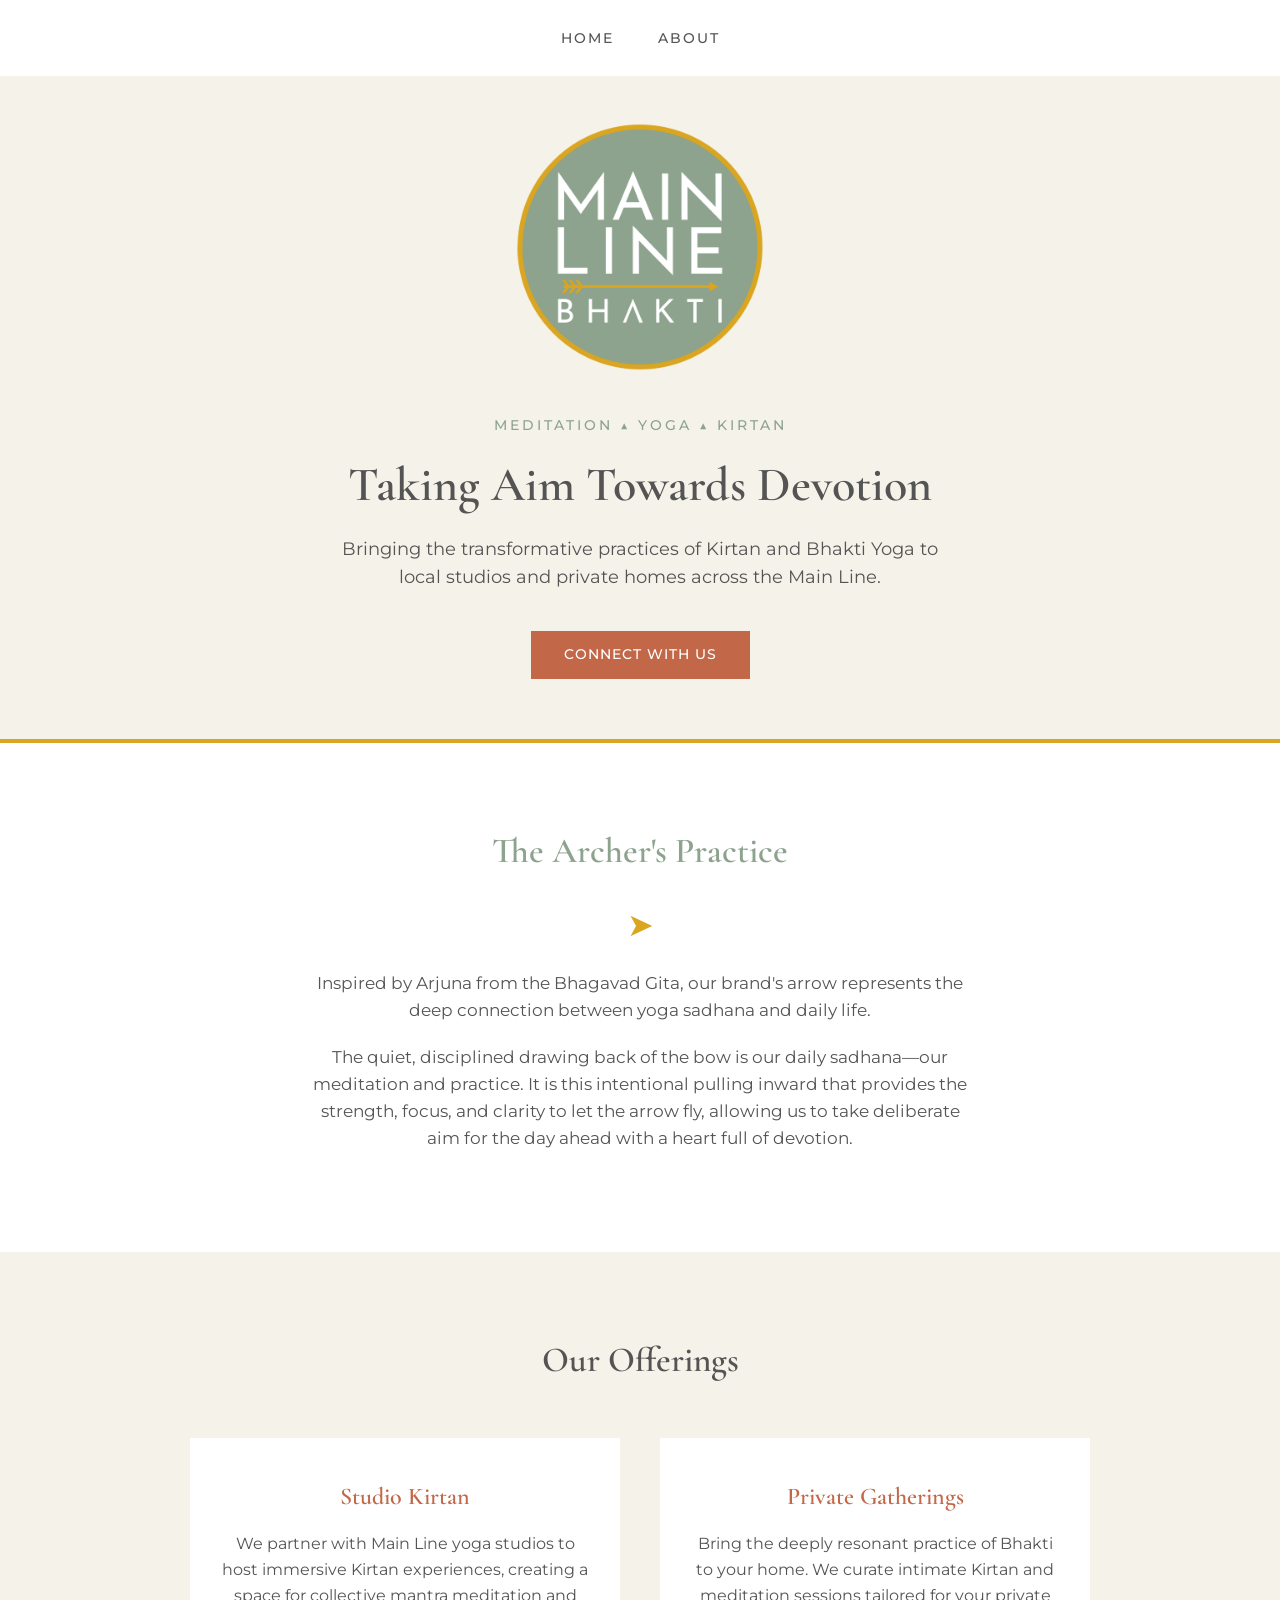
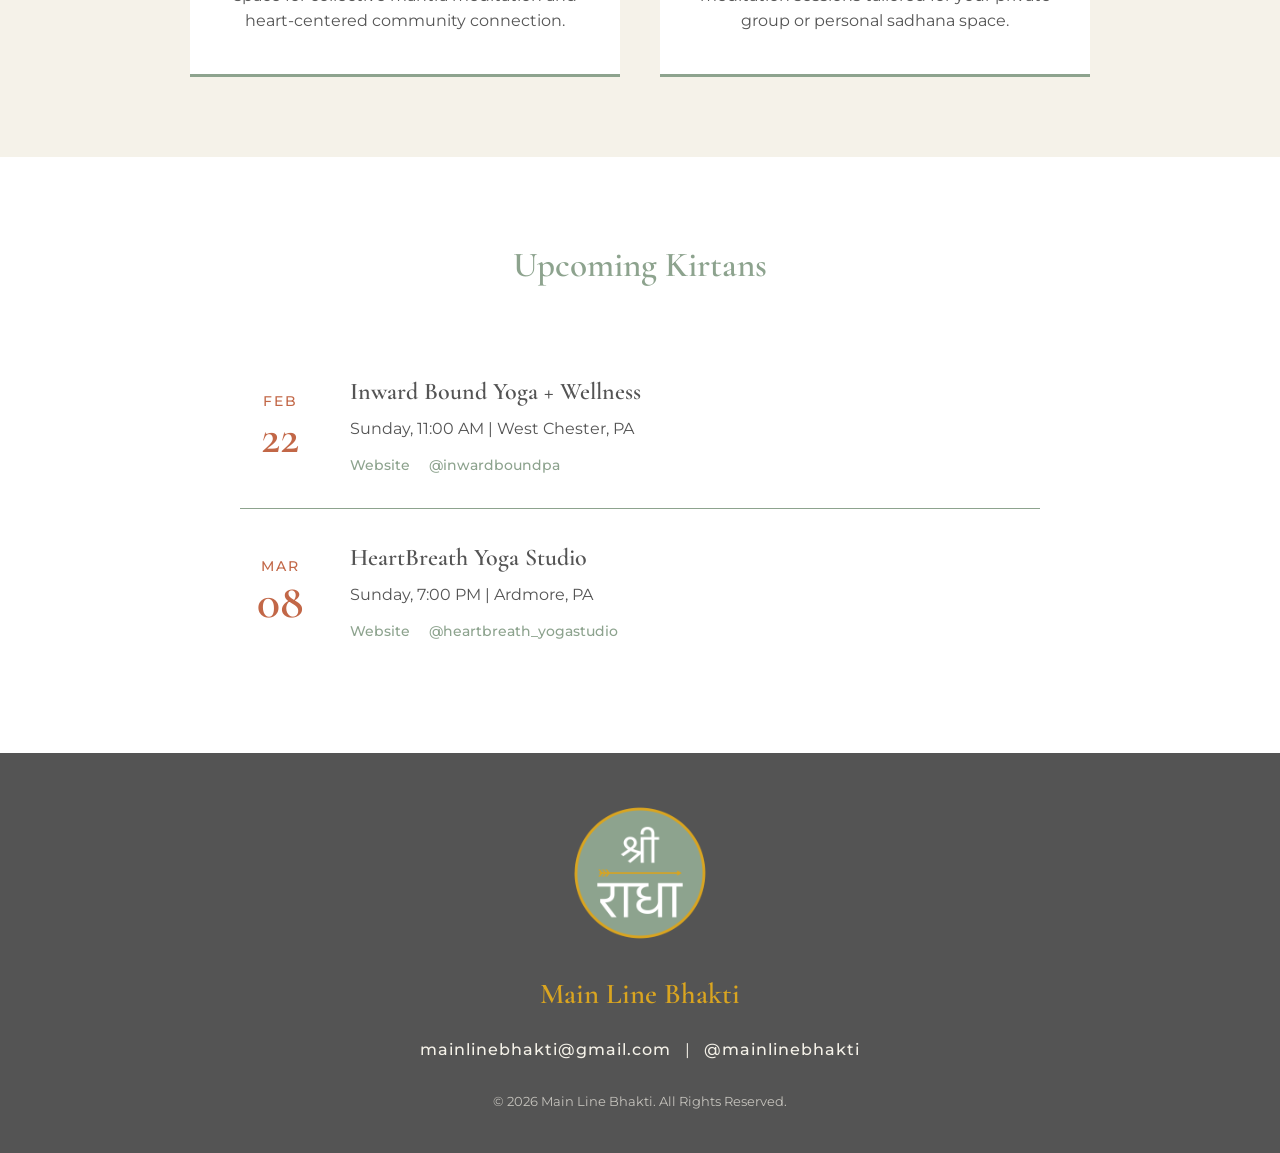
==== index.html @ d5f10951 "Initial commit: Landing page and About page" ====
<!DOCTYPE html>
<html lang="en">
<head>
<meta charset="UTF-8">
<meta name="viewport" content="width=device-width, initial-scale=1.0">
<title>Main Line Bhakti</title>
<link rel="preconnect" href="https://fonts.googleapis.com">
<link rel="preconnect" href="https://fonts.gstatic.com" crossorigin>
<link href="https://fonts.googleapis.com/css2?family=Cormorant+Garamond:ital,wght@0,400;0,600;1,400&family=Montserrat:wght@300;400;500&display=swap" rel="stylesheet">
<link rel="stylesheet" href="assets/css/style.css">
</head>
<body>
    <nav>
        <a href="index.html">Home</a>
        <a href="about.html">About</a>
    </nav>

    <section class="hero">
        <div class="container">
            <div class="logo-container">
                <img src="/assets/images/mainlinebhakti-logo.png" alt="Main Line Bhakti Logo">
            </div>
            
            <div class="subtitle">meditation &#9650; yoga &#9650; kirtan</div>
            
            <h1>Taking Aim Towards Devotion</h1>
            <p>Bringing the transformative practices of Kirtan and Bhakti Yoga to local studios and private homes across the Main Line.</p>
            
            <a href="mailto:mainlinebhakti@gmail.com" class="btn">Connect With Us</a>
        </div>
    </section>

    <section class="philosophy">
        <div class="container philosophy-content">
            <h2>The Archer's Practice</h2>
            <div class="arrow-icon">&#10148;</div>
            <p>Inspired by Arjuna from the Bhagavad Gita, our brand's arrow represents the deep connection between yoga sadhana and daily life.</p>
            <p>The quiet, disciplined drawing back of the bow is our daily sadhana—our meditation and practice. It is this intentional pulling inward that provides the strength, focus, and clarity to let the arrow fly, allowing us to take deliberate aim for the day ahead with a heart full of devotion.</p>
        </div>
    </section>

    <section class="offerings">
        <div class="container">
            <h2>Our Offerings</h2>
            <div class="grid">
                <div class="card">
                    <h3>Studio Kirtan</h3>
                    <p>We partner with Main Line yoga studios to host immersive Kirtan experiences, creating a space for collective mantra meditation and heart-centered community connection.</p>
                </div>
                <div class="card">
                    <h3>Private Gatherings</h3>
                    <p>Bring the deeply resonant practice of Bhakti to your home. We curate intimate Kirtan and meditation sessions tailored for your private group or personal sadhana space.</p>
                </div>
            </div>
        </div>
    </section>

    <section class="events">
        <div class="container">
            <h2>Upcoming Kirtans</h2>
            <div class="event-list">
                
                <div class="event-item">
                    <div class="event-date">
                        <span class="month">Feb</span>
                        <span class="day">22</span>
                    </div>
                    <div class="event-details">
                        <h3>Inward Bound Yoga + Wellness</h3>
                        <p class="event-time-loc">Sunday, 11:00 AM | West Chester, PA</p>
                        <div class="event-links">
                            <a href="https://inwardboundpa.com" target="_blank">Website</a>
                            <a href="https://instagram.com/inwardboundpa" target="_blank">@inwardboundpa</a>
                        </div>
                    </div>
                </div>

                <div class="event-item">
                    <div class="event-date">
                        <span class="month">Mar</span>
                        <span class="day">08</span>
                    </div>
                    <div class="event-details">
                        <h3>HeartBreath Yoga Studio</h3>
                        <p class="event-time-loc">Sunday, 7:00 PM | Ardmore, PA</p>
                        <div class="event-links">
                            <a href="https://heartbreathstudio.com" target="_blank">Website</a>
                            <a href="https://instagram.com/heartbreath_yogastudio" target="_blank">@heartbreath_yogastudio</a>
                        </div>
                    </div>
                </div>

            </div>
        </div>
    </section>

    <footer>
        <div class="container">
            <img src="/assets/images/sri-radhe-mlb.png" alt="Sri Radha" style="max-width: 160px; margin-bottom: 10px;">
            <h3>Main Line Bhakti</h3>
            <div class="social-links">
                <a href="mailto:mainlinebhakti@gmail.com">mainlinebhakti@gmail.com</a>
                <span>|</span>
                <a href="https://instagram.com/mainlinebhakti" target="_blank">@mainlinebhakti</a>
            </div>
            <p class="copyright">&copy; 2026 Main Line Bhakti. All Rights Reserved.</p>
        </div>
    </footer>

</body>
</html>
---- assets/css/style.css ----
/* --- Variables & Base Styles --- */
:root {
    --sage-green: #8da38e;
    --terracotta: #c26747;
    --gold: #daa520;
    --white: #ffffff;
    --dark-grey: #545454;
    --light-grey: #f5f2e9;
}

* {
    box-sizing: border-box;
    margin: 0;
    padding: 0;
}

body {
    font-family: 'Montserrat', sans-serif;
    background-color: var(--light-grey);
    color: var(--dark-grey);
    line-height: 1.6;
    -webkit-font-smoothing: antialiased;
    display: flex;
    flex-direction: column;
    min-height: 100vh;
}

h1, h2, h3 {
    font-family: 'Cormorant Garamond', serif;
    font-weight: 600;
    color: var(--dark-grey);
}

.container {
    max-width: 1000px;
    margin: 0 auto;
    padding: 0 20px;
}

/* --- Navigation --- */
nav {
    text-align: center;
    padding: 25px 20px;
    background-color: var(--white);
    border-bottom: 1px solid var(--light-grey);
}

nav a {
    text-decoration: none;
    color: var(--dark-grey);
    margin: 0 20px;
    font-weight: 500;
    text-transform: uppercase;
    letter-spacing: 2px;
    font-size: 0.85rem;
    transition: color 0.3s ease;
}

nav a:hover {
    color: var(--terracotta);
}

/* =========================================
   HOME PAGE (INDEX) STYLES
   ========================================= */

/* --- Header & Hero --- */
.hero {
    text-align: center;
    padding: 20px 20px 60px;
    background-color: var(--light-grey);
}

.logo-container {
    max-width: 300px;
    margin: 0 auto 10px;
}

.logo-container img {
    width: 100%;
    height: auto;
}

.subtitle {
    font-size: 0.9rem;
    letter-spacing: 3px;
    text-transform: uppercase;
    color: var(--sage-green);
    margin-bottom: 20px;
    font-weight: 500;
}

.hero h1 {
    font-size: 3rem;
    margin-bottom: 20px;
    line-height: 1.2;
}

.hero p {
    font-size: 1.1rem;
    max-width: 600px;
    margin: 0 auto 40px;
    color: var(--dark-grey);
}

.btn {
    display: inline-block;
    padding: 12px 32px;
    background-color: var(--terracotta);
    color: var(--white);
    text-decoration: none;
    text-transform: uppercase;
    letter-spacing: 1px;
    font-size: 0.85rem;
    font-weight: 500;
    border: 1px solid var(--terracotta);
    transition: all 0.3s ease;
}

.btn:hover {
    background-color: transparent;
    color: var(--terracotta);
}

/* --- Philosophy Section --- */
.philosophy {
    background-color: var(--white);
    padding: 80px 20px;
    text-align: center;
    border-top: 4px solid var(--gold);
}

.philosophy-content {
    max-width: 700px;
    margin: 0 auto;
}

.philosophy h2 {
    font-size: 2.2rem;
    margin-bottom: 20px;
    color: var(--sage-green);
}

.philosophy p {
    font-size: 1.05rem;
    margin-bottom: 20px;
}

.arrow-icon {
    color: var(--gold);
    font-size: 2rem;
    margin: 20px 0;
}

/* --- Offerings Section --- */
.offerings {
    padding: 80px 20px;
    background-color: var(--light-grey);
}

.offerings h2 {
    text-align: center;
    font-size: 2.2rem;
    margin-bottom: 50px;
}

.grid {
    display: grid;
    grid-template-columns: repeat(auto-fit, minmax(300px, 1fr));
    gap: 40px;
    max-width: 900px;
    margin: 0 auto;
}

.card {
    background: var(--white);
    padding: 40px 30px;
    text-align: center;
    border-bottom: 3px solid var(--sage-green);
    transition: transform 0.3s ease;
}

.card:hover {
    transform: translateY(-5px);
}

.card h3 {
    font-size: 1.5rem;
    margin-bottom: 15px;
    color: var(--terracotta);
}

/* --- Events Section --- */
.events {
    background-color: var(--white);
    padding: 80px 20px;
}

.events h2 {
    text-align: center;
    font-size: 2.2rem;
    margin-bottom: 50px;
    color: var(--sage-green);
}

.event-list {
    max-width: 800px;
    margin: 0 auto;
}

.event-item {
    display: flex;
    align-items: center;
    padding: 30px 0;
    border-bottom: 1px solid var(--sage-green);
    gap: 30px;
}

.event-item:last-child {
    border-bottom: none;
}

.event-date {
    text-align: center;
    min-width: 80px;
    color: var(--terracotta);
}

.event-date .month {
    display: block;
    text-transform: uppercase;
    font-size: 0.9rem;
    letter-spacing: 2px;
    font-weight: 500;
}

.event-date .day {
    font-family: 'Cormorant Garamond', serif;
    font-size: 3rem;
    line-height: 1;
    font-weight: 600;
}

.event-details h3 {
    font-size: 1.5rem;
    margin-bottom: 5px;
    color: var(--dark-grey);
}

.event-time-loc {
    font-size: 1rem;
    margin-bottom: 10px;
    color: var(--dark-grey);
}

.event-links a {
    color: var(--sage-green);
    text-decoration: none;
    font-size: 0.9rem;
    margin-right: 15px;
    font-weight: 500;
    transition: color 0.3s ease;
}

.event-links a:hover {
    color: var(--gold);
}


/* =========================================
   ABOUT PAGE STYLES
   ========================================= */
.qa-section {
    flex-grow: 1;
    padding: 60px 20px 100px;
}

.qa-header {
    text-align: center;
    margin-bottom: 50px;
}

.qa-header h1 {
    font-size: 3rem;
    color: var(--sage-green);
    margin-bottom: 15px;
}

.qa-container {
    max-width: 700px;
    margin: 0 auto;
}

details {
    background-color: var(--white);
    margin-bottom: 20px;
    padding: 25px;
    border-left: 4px solid var(--terracotta);
    box-shadow: 0 4px 6px rgba(0,0,0,0.02);
    transition: all 0.3s ease;
}

details[open] {
    border-left: 4px solid var(--gold);
}

summary {
    font-family: 'Cormorant Garamond', serif;
    font-size: 1.5rem;
    font-weight: 600;
    cursor: pointer;
    list-style: none;
    display: flex;
    justify-content: space-between;
    align-items: center;
    color: var(--dark-grey);
}

summary::-webkit-details-marker {
    display: none;
}

summary::after {
    content: '+';
    color: var(--terracotta);
    font-size: 1.5rem;
    font-family: 'Montserrat', sans-serif;
    font-weight: 300;
}

details[open] summary::after {
    content: '−';
    color: var(--gold);
}

details p {
    margin-top: 15px;
    padding-top: 15px;
    border-top: 1px solid var(--light-grey);
    font-size: 1.05rem;
}


/* =========================================
   FOOTER & RESPONSIVE (SHARED)
   ========================================= */
footer {
    background-color: var(--dark-grey);
    color: var(--light-grey);
    text-align: center;
    padding: 40px 20px;
}

footer h3 {
    color: var(--gold);
    margin-bottom: 20px;
    font-size: 1.8rem;
}

.social-links { margin: 20px 0; }
.social-links a { color: var(--light-grey); text-decoration: none; margin: 0 10px; font-weight: 500; letter-spacing: 1px; transition: color 0.3s ease; }
.social-links a:hover { color: var(--gold); }
.copyright { font-size: 0.8rem; margin-top: 30px; opacity: 0.7; }

/* Mobile adjustments */
@media (max-width: 600px) {
    .hero h1 { font-size: 2.2rem; }
    .philosophy h2, .offerings h2, .events h2, .qa-header h1 { font-size: 1.8rem; }
    .event-item {
        flex-direction: column;
        text-align: center;
        gap: 15px;
    }
    summary { font-size: 1.3rem; }
}
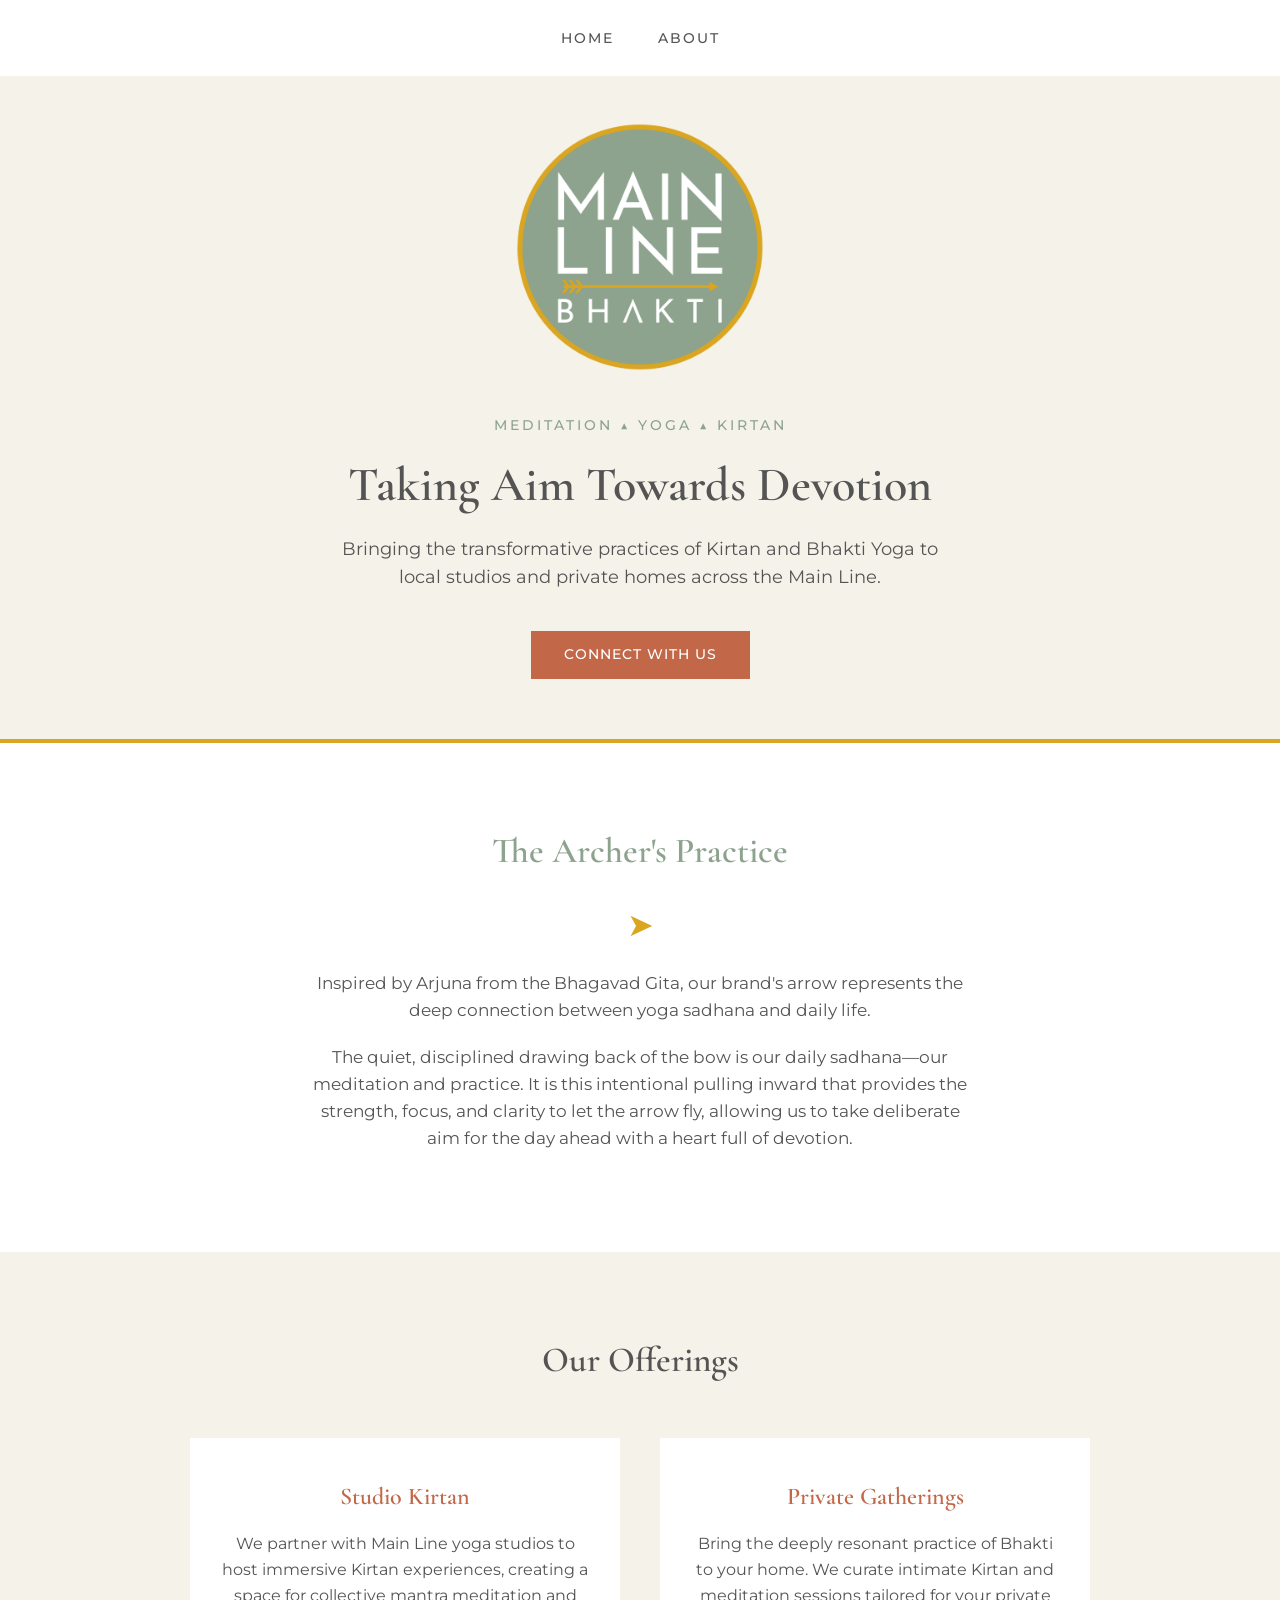
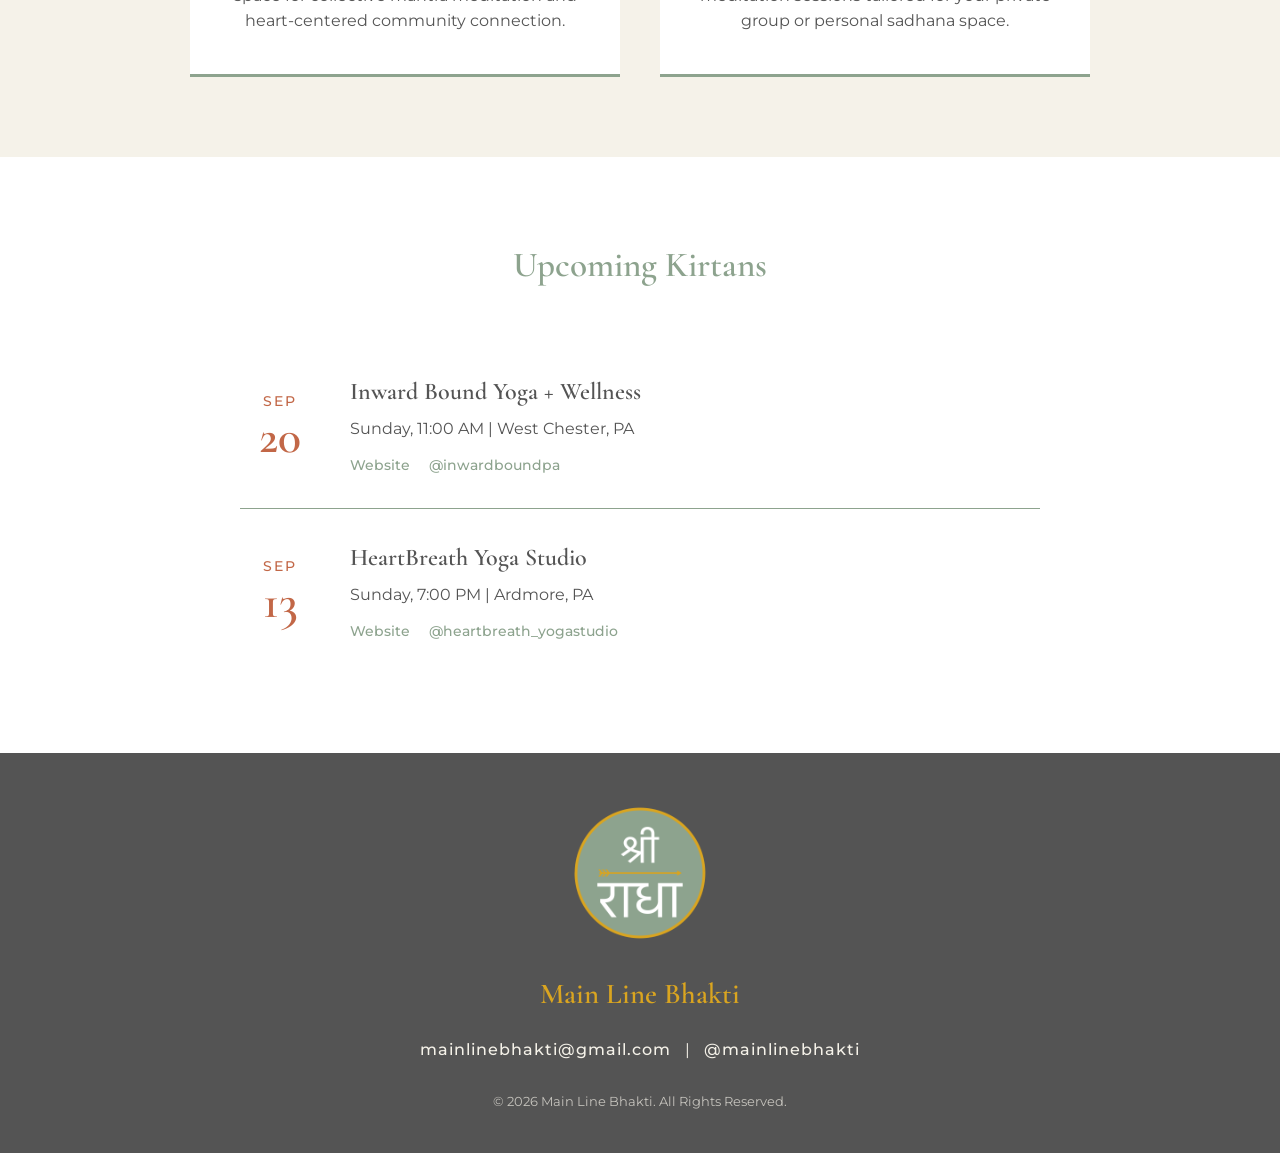
==== commit c8f99e8c: "updated sep kirtan dates" ====
--- a/index.html
+++ b/index.html
@@ -4,6 +4,11 @@
 <meta charset="UTF-8">
 <meta name="viewport" content="width=device-width, initial-scale=1.0">
 <title>Main Line Bhakti</title>
+
+<link rel="icon" type="image/png" href="assets/images/main-line-bhakti-favicon-2.png">
+<link rel="apple-touch-icon" href="assets/images/main-line-bhakti-favicon-2.png">
+<link rel="shortcut icon" type="image/png" href="assets/images/main-line-bhakti-favicon-2.png">
+
 <link rel="preconnect" href="https://fonts.googleapis.com">
 <link rel="preconnect" href="https://fonts.gstatic.com" crossorigin>
 <link href="https://fonts.googleapis.com/css2?family=Cormorant+Garamond:ital,wght@0,400;0,600;1,400&family=Montserrat:wght@300;400;500&display=swap" rel="stylesheet">
@@ -62,8 +67,8 @@
                 
                 <div class="event-item">
                     <div class="event-date">
-                        <span class="month">Feb</span>
-                        <span class="day">22</span>
+                        <span class="month">Sep</span>
+                        <span class="day">20</span>
                     </div>
                     <div class="event-details">
                         <h3>Inward Bound Yoga + Wellness</h3>
@@ -77,8 +82,8 @@
 
                 <div class="event-item">
                     <div class="event-date">
-                        <span class="month">Mar</span>
-                        <span class="day">08</span>
+                        <span class="month">Sep</span>
+                        <span class="day">13</span>
                     </div>
                     <div class="event-details">
                         <h3>HeartBreath Yoga Studio</h3>
--- a/assets/css/style.css
+++ b/assets/css/style.css
@@ -365,6 +365,10 @@
 /* Mobile adjustments */
 @media (max-width: 600px) {
     .hero h1 { font-size: 2.2rem; }
+    .subtitle {
+    font-size: 0.8rem;
+    }
+
     .philosophy h2, .offerings h2, .events h2, .qa-header h1 { font-size: 1.8rem; }
     .event-item {
         flex-direction: column;
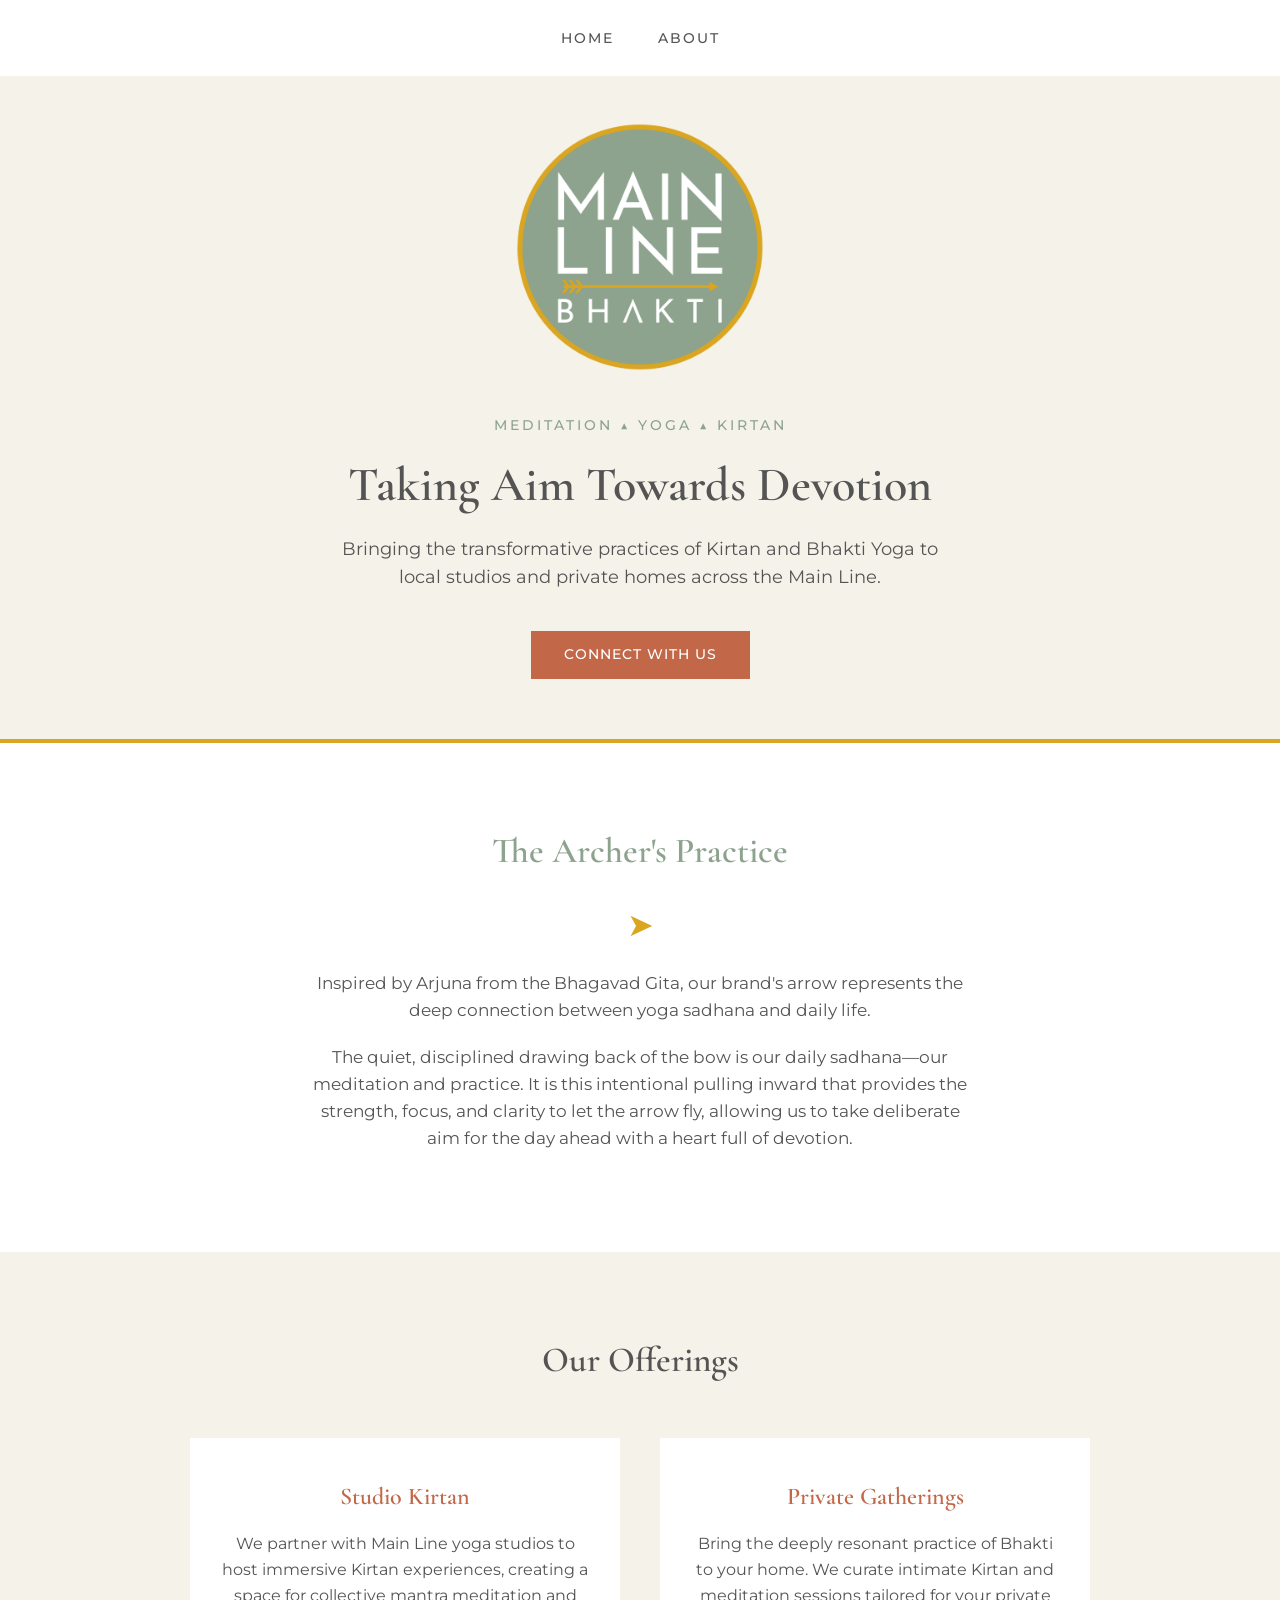
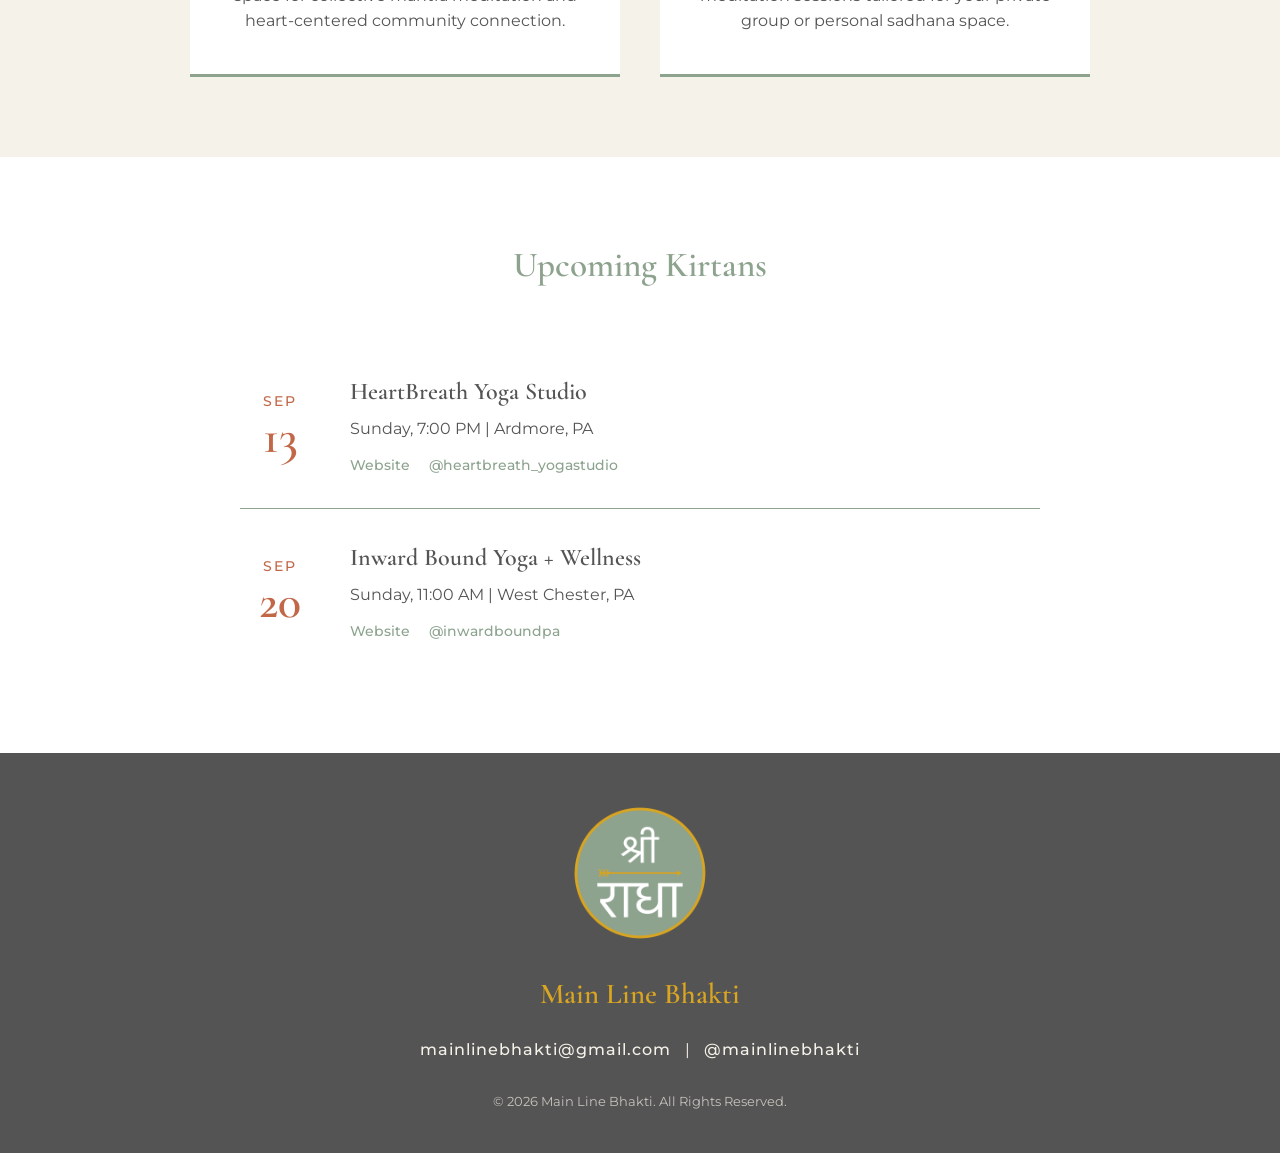
==== commit 88149278: "re-order upcoming kirtan dates" ====
--- a/index.html
+++ b/index.html
@@ -64,6 +64,21 @@
         <div class="container">
             <h2>Upcoming Kirtans</h2>
             <div class="event-list">
+
+                <div class="event-item">
+                    <div class="event-date">
+                        <span class="month">Sep</span>
+                        <span class="day">13</span>
+                    </div>
+                    <div class="event-details">
+                        <h3>HeartBreath Yoga Studio</h3>
+                        <p class="event-time-loc">Sunday, 7:00 PM | Ardmore, PA</p>
+                        <div class="event-links">
+                            <a href="https://heartbreathstudio.com" target="_blank">Website</a>
+                            <a href="https://instagram.com/heartbreath_yogastudio" target="_blank">@heartbreath_yogastudio</a>
+                        </div>
+                    </div>
+                </div>
                 
                 <div class="event-item">
                     <div class="event-date">
@@ -80,20 +95,6 @@
                     </div>
                 </div>
 
-                <div class="event-item">
-                    <div class="event-date">
-                        <span class="month">Sep</span>
-                        <span class="day">13</span>
-                    </div>
-                    <div class="event-details">
-                        <h3>HeartBreath Yoga Studio</h3>
-                        <p class="event-time-loc">Sunday, 7:00 PM | Ardmore, PA</p>
-                        <div class="event-links">
-                            <a href="https://heartbreathstudio.com" target="_blank">Website</a>
-                            <a href="https://instagram.com/heartbreath_yogastudio" target="_blank">@heartbreath_yogastudio</a>
-                        </div>
-                    </div>
-                </div>
 
             </div>
         </div>
